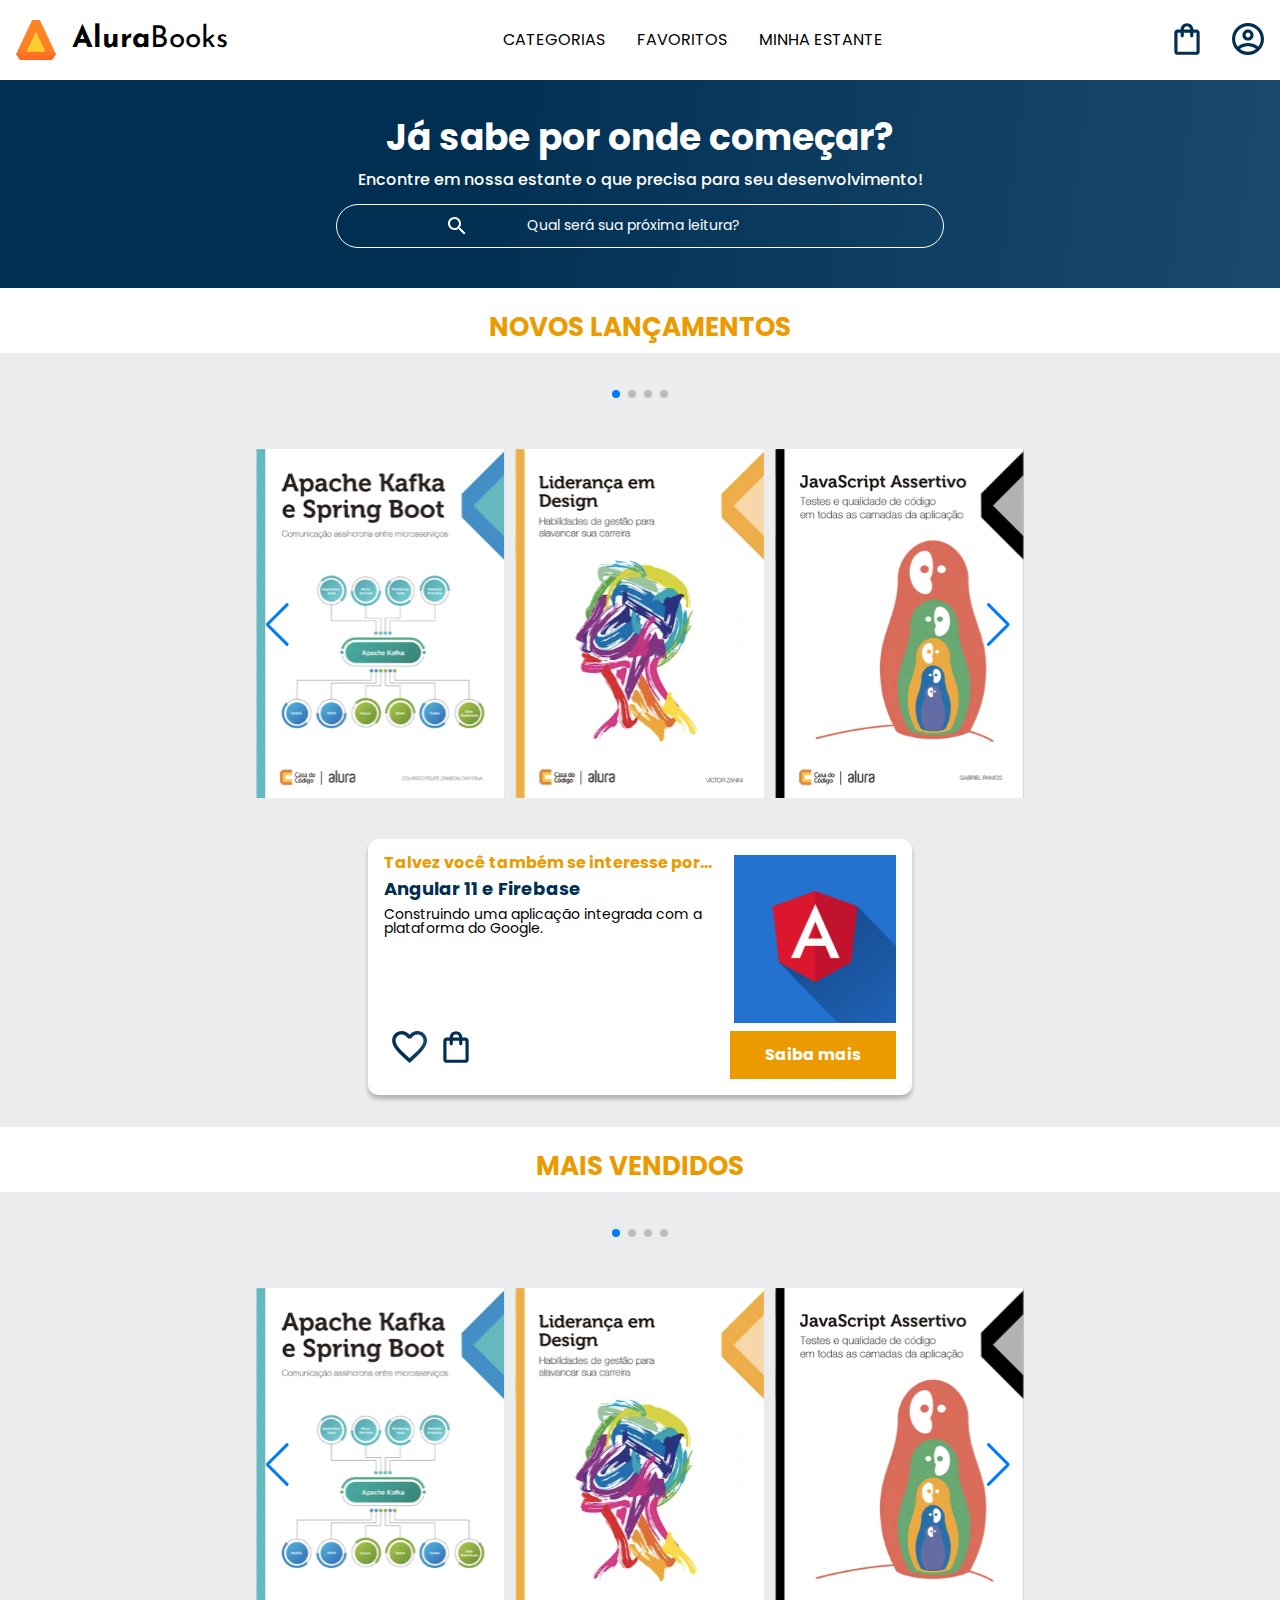
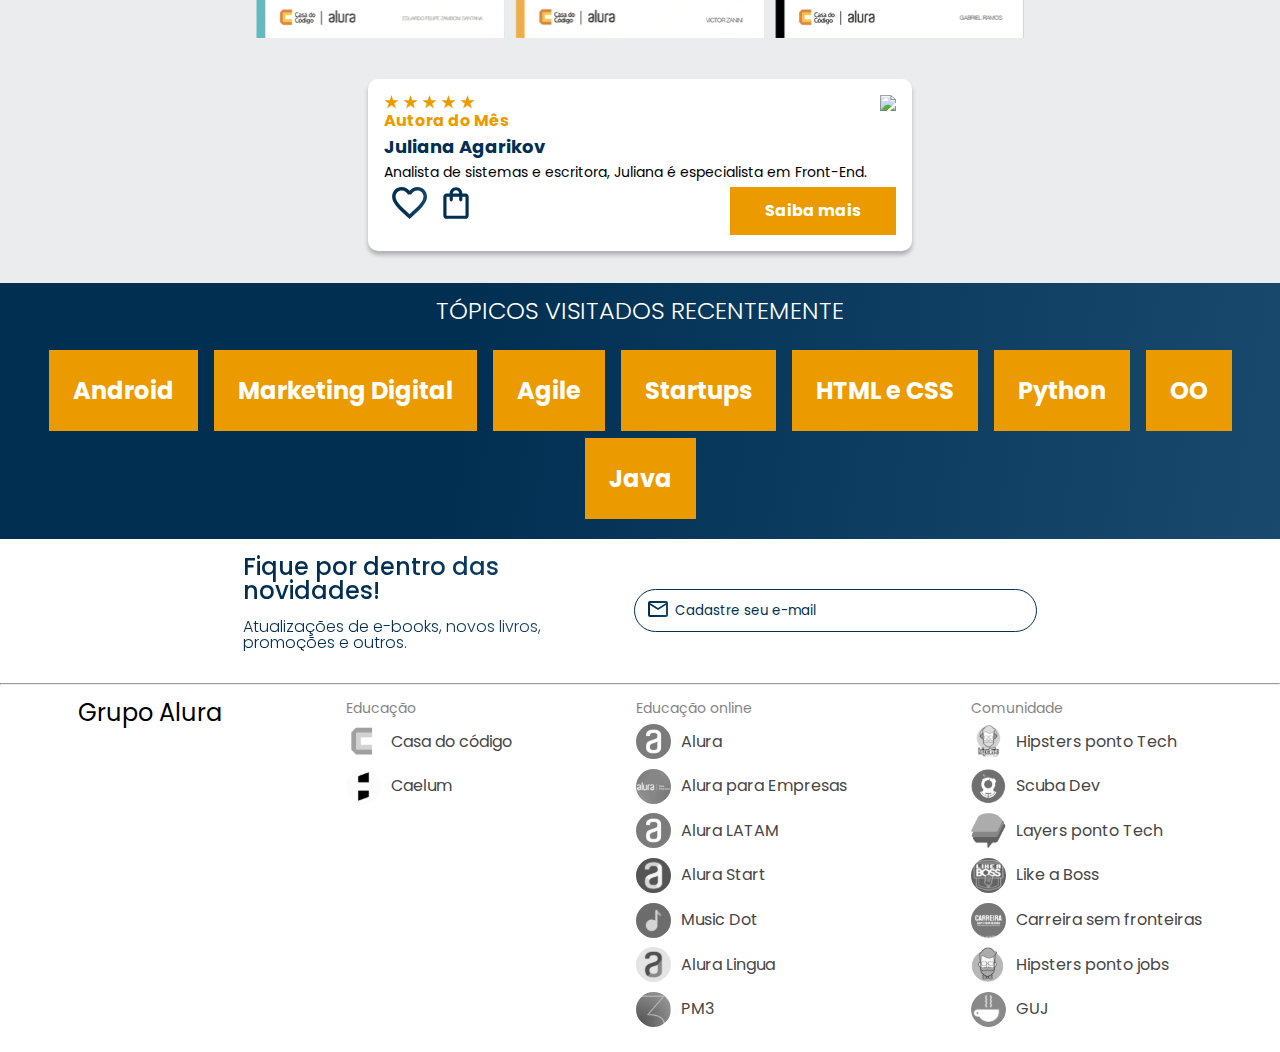
==== index.html @ 8c2ce16d "Up books" ====
<!DOCTYPE html>
<html>
<head>
    <meta charset="UTF-8">
    <meta name="viewport" content="width=device-width, initial-scale=1.0">
    <title>AluraBooks</title>
    <link rel="stylesheet" href="reset.css">
    <link rel="preconnect" href="https://fonts.googleapis.com">
    <link rel="preconnect" href="https://fonts.gstatic.com" crossorigin>
    <link href="https://fonts.googleapis.com/css2?family=Poppins:wght@300;400;500;700&display=swap" rel="stylesheet">
    <link rel="stylesheet" href="https://unpkg.com/swiper@8/swiper-bundle.min.css" />
    <link href="https://fonts.googleapis.com/css2?family=Josefin+Sans:wght@400;700&display=swap" rel="stylesheet">
    <link rel="stylesheet" href="style.css">
</head>
<body>
    <header class="cabeçalho">
        <div class="container">
            <input type="checkbox" id="menu" class="container-botao">
            <label for="menu" class="container-rotulo">
                <span class="cabeçalho-menu-hamburguer container-imagem"></span>
            </label>
            <ul class="lista-menu">
                <li class="lista-menu-titulo">Categorias</li>
                <li class="lista-menu-item">
                    <a href="#" class="lista-menu-link">Programação</a>
                </li>
                <li class="lista-menu-item">
                    <a href="#" class="lista-menu-link">Front-end</a>
                </li>
                <li class="lista-menu-item">
                    <a href="#" class="lista-menu-link">Infraestrutura</a>
                </li>
                <li class="lista-menu-item">
                    <a href="#" class="lista-menu-link">Business</a>
                </li>
                <li class="lista-menu-item">
                    <a href="#" class="lista-menu-link">Design & UX</a>
                </li>
            </ul>
            <img src="images/Logo.svg" alt="Logo da Alurabooks" class="container-imagem">
            <h1 class="container-titulo"><b class="container-titulo--negrito">Alura</b>Books</h1>
        </div>

        <ul class="opções">
            <input type="checkbox" id="opções-menu" class="opções-botão">
            <label for="opções-menu" class="opções-rotulo">
                <li class="opções-item">Categorias</li>
            </label>

            <ul class="lista-menu">
                <li class="lista-menu-item">
                    <a href="#" class="lista-menu-link">Programação</a>
                </li>
                <li class="lista-menu-item">
                    <a href="#" class="lista-menu-link">Front-end</a>
                </li>
                <li class="lista-menu-item">
                    <a href="#" class="lista-menu-link">Infraestrutura</a>
                </li>
                <li class="lista-menu-item">
                    <a href="#" class="lista-menu-link">Business</a>
                </li>
                <li class="lista-menu-item">
                    <a href="#" class="lista-menu-link">Design & UX</a>
                </li>
            </ul>

            <li class="opções-item"><a href="#" class="opções-link">Favoritos</a></li>
            <li class="opções-item"><a href="#" class="opções-link">Minha estante</a></li>
        </ul>

        <div class="container">
            <a href="#"><img src="images/Favoritos.svg" alt="Meus favoritos"
                    class="container-imagem container-imagem-transparente"></a>
            <a href="#" class="container-link">
                <img src="images/Compras.svg" alt="Carrinhos de compras" class="container-imagem">
                <p class="container-texto">Minha sacola</p>
            </a>
            <a href="#" class="container-link">
                <img src="images/Usuario.svg" alt="Meu perfil" class="container-imagem">
                <p class="container-texto">Meu perfil</p>
            </a>
        </div>
    </header>
    <section class="banner">
        <h2 class="banner-titulo">Já sabe por onde começar?</h2>
        <p class="banner-texto">Encontre em nossa estante o que precisa para seu desenvolvimento!</p>
        <input type="search" class="banner-pesquisa" placeholder="Qual será sua próxima leitura?">
    </section>
    <section class="carrossel">
        <h2 class="carrossel-titulo">Novos lançamentos</h2>
        <!-- Slider main container -->
        <div class="carrossel-container">
            <div class="swiper">
                <!-- Additional required wrapper -->
                <!-- If we need pagination -->
                <div class="swiper-pagination"></div>

                <div class="swiper-wrapper">
                    <!-- Slides -->
                    <div class="swiper-slide"><img src="images/ApacheKafka.svg"
                            alt="Livro sobre apache kafka e spring boot da alura books"></div>
                    <div class="swiper-slide"><img src="images/Liderança.svg"
                            alt="Livro sobre liderança em design da alura books"></div>
                    <div class="swiper-slide"><img src="images/Javascript.svg"
                            alt="Livro sobre javascript assertivo da alurabooks"></div>
                    <div class="swiper-slide"><img src="images/Guia Front-end.svg" alt="Livro Guia front end"></div>
                    <div class="swiper-slide"><img src="images/Portugol.svg" alt="Livro sobre portugol"></div>
                    <div class="swiper-slide"><img src="images/Acessibilidade.svg" alt="livro sobre acessibilidade"></div>
                </div>

                <!-- If we need navigation buttons -->
                <div class="swiper-button-prev"></div>
                <div class="swiper-button-next"></div>
            </div>

            <div class="card">
                <!-- 1º linha -->
                <div class="card-descrição">
                    <!-- 1º coluna -->
                    <div class="descrição">
                        <h3 class="descrição-titulo">Talvez você também se interesse por...</h3>
                        <h2 class="descrição-titulo-livro">Angular 11 e Firebase</h2>
                        <p class="descrição-texto">Construindo uma aplicação integrada com a plataforma do Google.</p>
                    </div>
                    <!-- 2º coluna -->
                    <img src="images/Angular.svg" class="descrição-imagem">
                </div>

                <!-- 2º linha -->
                <div class="card-botões">
                    <!-- 1º coluna -->
                    <ul class="botões">
                        <li class="botões-item"><img src="images/Favoritos.svg" alt="Favoritar livro"></li>
                        <li class="botões-item"><img src="images/Compras.svg" alt="Adicionar no carrinho de compras"></li>
                    </ul>
                    <!-- 2º coluna -->
                    <a href="#" class="botões-ancora">Saiba mais</a>
                </div>
            </div>
        </div>
    </section>

    <section class="carrossel">
        <h2 class="carrossel-titulo">Mais vendidos</h2>
        <!-- Slider main container -->
        <div class="carrossel-container">
            <div class="swiper">
                <!-- Additional required wrapper -->
                <!-- If we need pagination -->
                <div class="swiper-pagination"></div>

                <div class="swiper-wrapper">
                    <!-- Slides -->
                    <div class="swiper-slide"><img src="images/ApacheKafka.svg"
                            alt="Livro sobre apache kafka e spring boot da alura books"></div>
                    <div class="swiper-slide"><img src="images/Liderança.svg"
                            alt="Livro sobre liderança em design da alura books"></div>
                    <div class="swiper-slide"><img src="images/Javascript.svg"
                            alt="Livro sobre javascript assertivo da alurabooks"></div>
                    <div class="swiper-slide"><img src="images/Guia Front-end.svg" alt="Livro Guia front end"></div>
                    <div class="swiper-slide"><img src="images/Portugol.svg" alt="Livro sobre portugol"></div>
                    <div class="swiper-slide"><img src="images/Acessibilidade.svg" alt="livro sobre acessibilidade"></div>
                </div>

                <!-- If we need navigation buttons -->
                <div class="swiper-button-prev"></div>
                <div class="swiper-button-next"></div>
            </div>

            <div class="card">
                <!-- 1º linha -->
                <div class="card-descrição">
                    <!-- 1º coluna -->
                    <div class="descrição">
                        <img src="images/Estrelinhas.svg" alt="Avaliação 5 estrelas">
                        <h3 class="descrição-titulo">Autora do Mês</h3>
                        <h2 class="descrição-titulo-livro">Juliana Agarikov</h2>
                        <p class="descrição-texto">Analista de sistemas e escritora, Juliana é especialista em
                            Front-End.
                        </p>
                    </div>
                    <!-- 2º coluna -->
                    <img src="images/Escritora.svg" class="descrição-imagem">
                </div>

                <!-- 2º linha -->
                <div class="card-botões">
                    <!-- 1º coluna -->
                    <ul class="botões">
                        <li class="botões-item"><img src="images/Favoritos.svg" alt="Favoritar livro"></li>
                        <li class="botões-item"><img src="images/Compras.svg" alt="Adicionar no carrinho de compras"></li>
                    </ul>
                    <!-- 2º coluna -->
                    <a href="#" class="botões-ancora">Saiba mais</a>
                </div>
            </div>
        </div>
    </section>

    <section class="tópicos">
        <h2 class="tópicos-titulo">TÓPICOS VISITADOS RECENTEMENTE</h2>
        <ul class="tópicos-lista">
            <li class="tópicos-item">
                <a href="#" class="tópicos-link">Android</a>
            </li>
            <li class="tópicos-item">
                <a href="#" class="tópicos-link">Marketing Digital</a>
            </li>
            <li class="tópicos-item">
                <a href="#" class="tópicos-link">Agile</a>
            </li>
            <li class="tópicos-item">
                <a href="#" class="tópicos-link">Startups</a>
            </li>
            <li class="tópicos-item">
                <a href="#" class="tópicos-link">HTML e CSS</a>
            </li>
            <li class="tópicos-item">
                <a href="#" class="tópicos-link">Python</a>
            </li>
            <li class="tópicos-item">
                <a href="#" class="tópicos-link">OO</a>
            </li>
            <li class="tópicos-item">
                <a href="#" class="tópicos-link">Java</a>
            </li>
        </ul>
    </section>

    <section class="contato">
        <div class="contato-descrição">
            <h2 class="contato-titulo">Fique por dentro das novidades!</h2>
            <p class="contato-texto">Atualizações de e-books, novos livros, promoções e outros.</p>
        </div>
        <input type="email" placeholder="Cadastre seu e-mail" class="contato-email">
    </section>

    <hr />

    <footer class="rodapé">
        <h2 class="rodapé-titulo">Grupo Alura</h2>
        <ul class="lista-rodapé">
            <li class="lista-rodapé-titulo">Educação</li>
            <li class="lista-rodapé-item">
                <img src="images/CasaDoCodigo.svg" alt="Logo da casa do código">
                <a href="#" class="lista-rodapé-link">Casa do código</a>
            </li>
            <li class="lista-rodapé-item">
                <img src="images/Caelum.svg" alt="Logo da caelum">
                <a href="#" class="lista-rodapé-link">Caelum</a>
            </li>
        </ul>

        <ul class="lista-rodapé">
            <li class="lista-rodapé-titulo">Educação online</li>
            <li class="lista-rodapé-item">
                <img src="images/Alura.svg" alt="Logo da Alura">
                <a href="#" class="lista-rodapé-link">Alura</a>
            </li>
            <li class="lista-rodapé-item">
                <img src="images/AluraEmpresas.svg" alt="Logo da Alura para Empresas">
                <a href="#" class="lista-rodapé-link">Alura para Empresas</a>
            </li>
            <li class="lista-rodapé-item">
                <img src="images/AluraLATAM.svg" alt="Logo da Alura Latam">
                <a href="#" class="lista-rodapé-link">Alura LATAM</a>
            </li>
            <li class="lista-rodapé-item">
                <img src="images/AluraStart.svg" alt="Logo da Alura START">
                <a href="#" class="lista-rodapé-link">Alura Start</a>
            </li>
            <li class="lista-rodapé-item">
                <img src="images/MusicDot.svg" alt="Logo da Music Dot">
                <a href="#" class="lista-rodapé-link">Music Dot</a>
            </li>
            <li class="lista-rodapé-item">
                <img src="images/AluraLingua.svg" alt="Logo da Alura Lingua">
                <a href="#" class="lista-rodapé-link">Alura Lingua</a>
            </li>
            <li class="lista-rodapé-item">
                <img src="images/PM3.svg" alt="Logo da PM3">
                <a href="#" class="lista-rodapé-link">PM3</a>
            </li>
        </ul>

        <ul class="lista-rodapé">
            <li class="lista-rodapé-titulo">Comunidade</li>
            <li class="lista-rodapé-item">
                <img src="images/HipstersTech.svg" alt="Logo do Hipsters ponto Tech">
                <a href="#" class="lista-rodapé-link">Hipsters ponto Tech</a>
            </li>
            <li class="lista-rodapé-item">
                <img src="images/ScubaDev.svg" alt="Logo do Scuba Dev">
                <a href="#" class="lista-rodapé-link">Scuba Dev</a>
            </li>
            <li class="lista-rodapé-item">
                <img src="images/LayersTech.svg" alt="Logo do Layers ponto Tech">
                <a href="#" class="lista-rodapé-link">Layers ponto Tech</a>
            </li>
            <li class="lista-rodapé-item">
                <img src="images/LikeABoss.svg" alt="Logo do Like a Boss">
                <a href="#" class="lista-rodapé-link">Like a Boss</a>
            </li>
            <li class="lista-rodapé-item">
                <img src="images/CarreiraSemFronteira.svg" alt="Logo do Carreira sem fronteiras">
                <a href="#" class="lista-rodapé-link">Carreira sem fronteiras</a>
            </li>
            <li class="lista-rodapé-item">
                <img src="images/HipstersJobs.svg" alt="Logo do Hipsters ponto jobs">
                <a href="#" class="lista-rodapé-link">Hipsters ponto jobs</a>
            </li>
            <li class="lista-rodapé-item">
                <img src="images/GUJ.svg" alt="Logo do GUJ">
                <a href="#" class="lista-rodapé-link">GUJ</a>
            </li>
        </ul>
    </footer>

    <script src="https://unpkg.com/swiper@8/swiper-bundle.min.js"></script>
    <script>
        const swiper = new Swiper('.swiper', {
            spaceBetween: 10,
            slidesPerView: 3,
            pagination: {
                el: '.swiper-pagination',
                type: 'bullets',
            },
        });
    </script>
</body>

</html>
---- style.css ----
@import url("styles/banner.css");
@import url("styles/carrossel.css");
@import url("styles/contato.css");
@import url("styles/header.css");
@import url("styles/rodape.css");
@import url("styles/topicos.css");

:root {
    --cor-de-fundo: #EBECEE;
    --branco: #FFFFFF;
    --laranja: #EB9B00;
    --azul-degrade: linear-gradient(97.54deg, #002F52 35.49%, #326589 165.37%);
    --fonte-principal: "Poppins";
    --azul: #002F52;
    --fonte-secundario: "Josefin Sans";
    --preto: #000000;
    --cinza: #474646;
    --cinza-claro: #858585;
}

body {
    background-color: var(--cor-de-fundo);
    font-family: var(--fonte-principal);
    font-size: 16px;
    font-weight: 400;
}
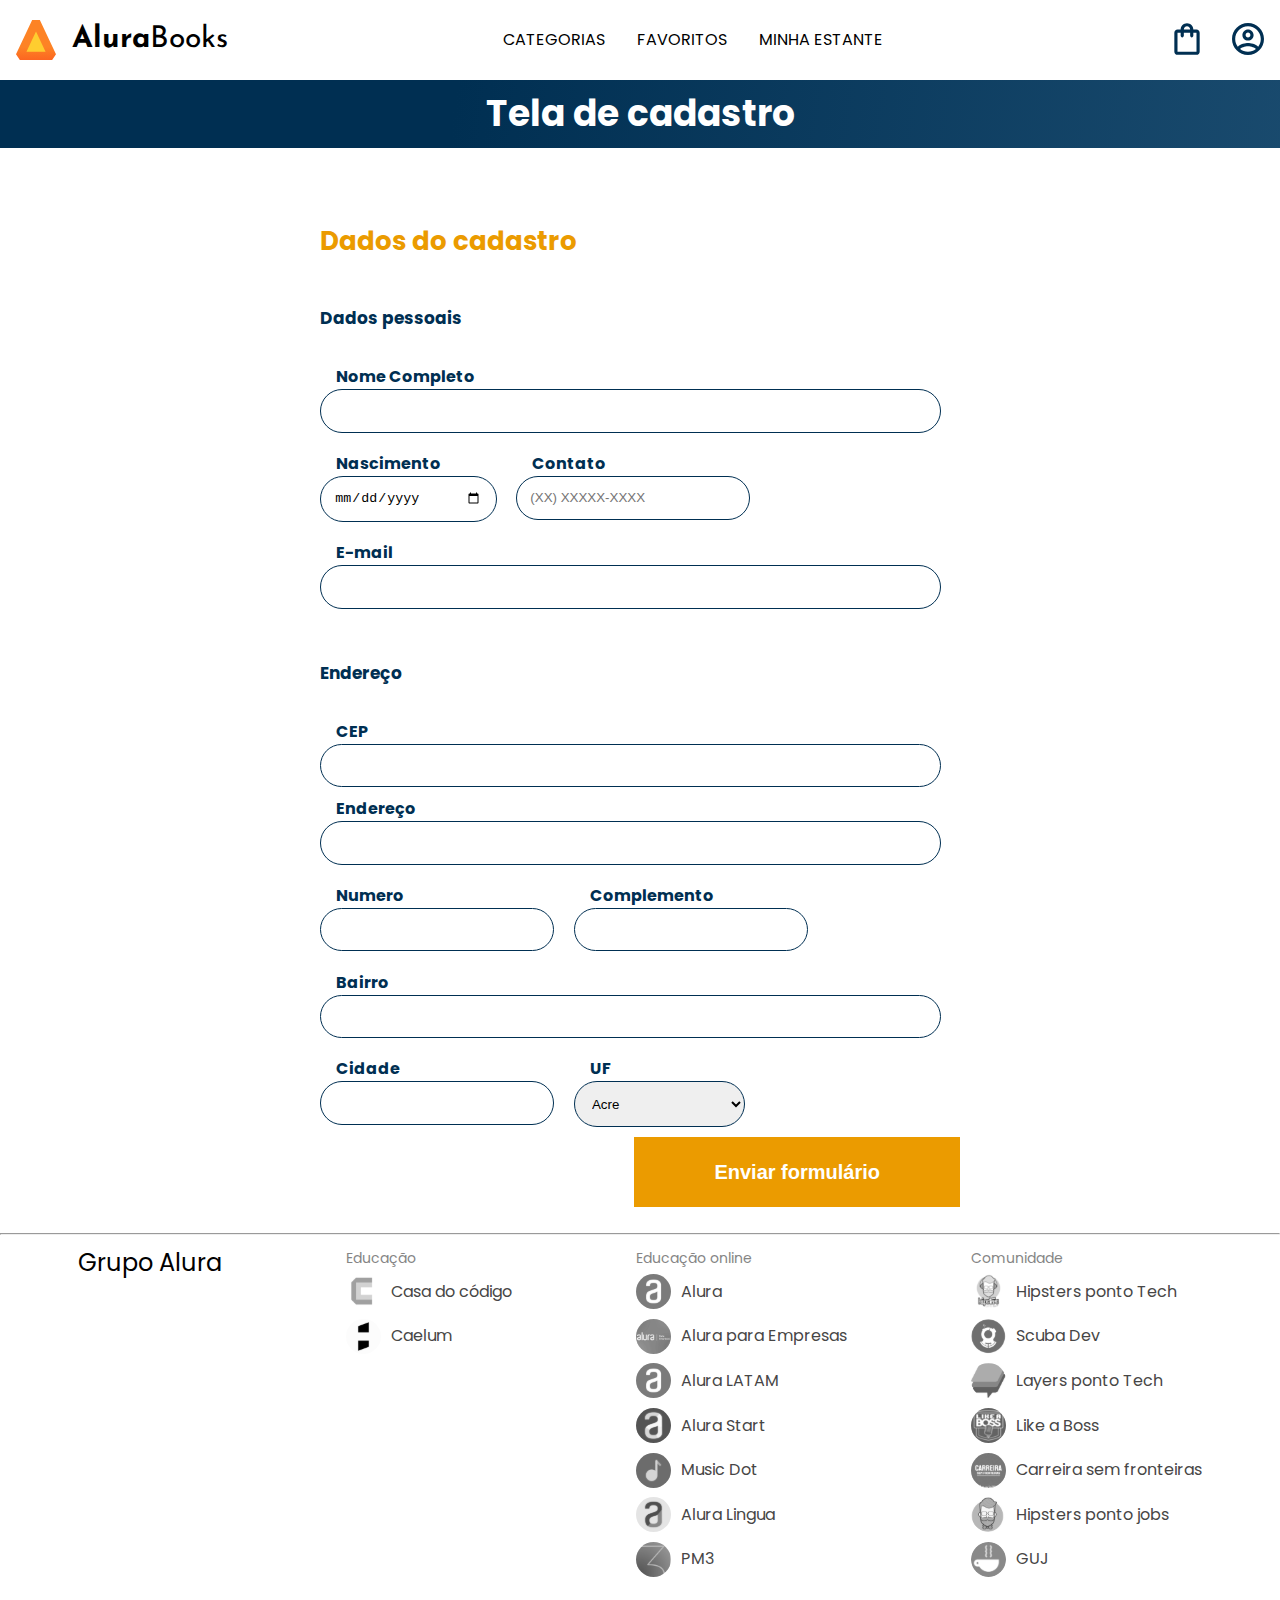
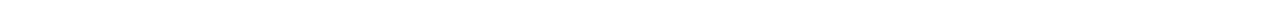
==== commit 715d58dd: "atualizando projeto com DOM" ====
--- a/index.html
+++ b/index.html
@@ -1,333 +1,252 @@
 <!DOCTYPE html>
-<html>
+<html lang="pt-br">
 <head>
     <meta charset="UTF-8">
+    <meta http-equiv="X-UA-Compatible" content="IE=edge">
     <meta name="viewport" content="width=device-width, initial-scale=1.0">
-    <title>AluraBooks</title>
-    <link rel="stylesheet" href="reset.css">
+    <link rel="stylesheet" href="assets/styles/reset.css">
     <link rel="preconnect" href="https://fonts.googleapis.com">
     <link rel="preconnect" href="https://fonts.gstatic.com" crossorigin>
     <link href="https://fonts.googleapis.com/css2?family=Poppins:wght@300;400;500;700&display=swap" rel="stylesheet">
     <link rel="stylesheet" href="https://unpkg.com/swiper@8/swiper-bundle.min.css" />
     <link href="https://fonts.googleapis.com/css2?family=Josefin+Sans:wght@400;700&display=swap" rel="stylesheet">
-    <link rel="stylesheet" href="style.css">
+    <link rel="stylesheet" href="assets/styles/style.css">
+    <title>Formulário de cadastro</title>
 </head>
 <body>
     <header class="cabeçalho">
         <div class="container">
-            <input type="checkbox" id="menu" class="container-botao">
-            <label for="menu" class="container-rotulo">
-                <span class="cabeçalho-menu-hamburguer container-imagem"></span>
+            <input type="checkbox" id="menu" class="container__botao">
+            <label for="menu" class="container__rotulo">
+                <span class="cabeçalho__menu-hamburguer container__imagem"></span>
             </label>
             <ul class="lista-menu">
-                <li class="lista-menu-titulo">Categorias</li>
-                <li class="lista-menu-item">
-                    <a href="#" class="lista-menu-link">Programação</a>
-                </li>
-                <li class="lista-menu-item">
-                    <a href="#" class="lista-menu-link">Front-end</a>
-                </li>
-                <li class="lista-menu-item">
-                    <a href="#" class="lista-menu-link">Infraestrutura</a>
-                </li>
-                <li class="lista-menu-item">
-                    <a href="#" class="lista-menu-link">Business</a>
-                </li>
-                <li class="lista-menu-item">
-                    <a href="#" class="lista-menu-link">Design & UX</a>
+                <li class="lista-menu__titulo">Categorias</li>
+                <li class="lista-menu__item">
+                    <a href="#" class="lista-menu__link">Programação</a>
+                </li>
+                <li class="lista-menu__item">
+                    <a href="#" class="lista-menu__link">Front-end</a>
+                </li>
+                <li class="lista-menu__item">
+                    <a href="#" class="lista-menu__link">Infraestrutura</a>
+                </li>
+                <li class="lista-menu__item">
+                    <a href="#" class="lista-menu__link">Business</a>
+                </li>
+                <li class="lista-menu__item">
+                    <a href="#" class="lista-menu__link">Design & UX</a>
                 </li>
             </ul>
-            <img src="images/Logo.svg" alt="Logo da Alurabooks" class="container-imagem">
-            <h1 class="container-titulo"><b class="container-titulo--negrito">Alura</b>Books</h1>
+            <img src="assets/img/Logo.svg" alt="Logo da Alurabooks" class="container__imagem">
+            <h1 class="container__titulo"><b class="container__titulo--negrito">Alura</b>Books</h1>
         </div>
 
         <ul class="opções">
-            <input type="checkbox" id="opções-menu" class="opções-botão">
-            <label for="opções-menu" class="opções-rotulo">
-                <li class="opções-item">Categorias</li>
-            </label>
-
-            <ul class="lista-menu">
-                <li class="lista-menu-item">
-                    <a href="#" class="lista-menu-link">Programação</a>
-                </li>
-                <li class="lista-menu-item">
-                    <a href="#" class="lista-menu-link">Front-end</a>
-                </li>
-                <li class="lista-menu-item">
-                    <a href="#" class="lista-menu-link">Infraestrutura</a>
-                </li>
-                <li class="lista-menu-item">
-                    <a href="#" class="lista-menu-link">Business</a>
-                </li>
-                <li class="lista-menu-item">
-                    <a href="#" class="lista-menu-link">Design & UX</a>
-                </li>
-            </ul>
-
-            <li class="opções-item"><a href="#" class="opções-link">Favoritos</a></li>
-            <li class="opções-item"><a href="#" class="opções-link">Minha estante</a></li>
+            <input type="checkbox" id="opções-menu" class="opções__botão">
+            <li class="opções__item"><a href="#" class="opções__link">Categorias</a></li>
+            <li class="opções__item"><a href="#" class="opções__link">Favoritos</a></li>
+            <li class="opções__item"><a href="#" class="opções__link">Minha estante</a></li>
         </ul>
 
         <div class="container">
-            <a href="#"><img src="images/Favoritos.svg" alt="Meus favoritos"
-                    class="container-imagem container-imagem-transparente"></a>
-            <a href="#" class="container-link">
-                <img src="images/Compras.svg" alt="Carrinhos de compras" class="container-imagem">
-                <p class="container-texto">Minha sacola</p>
+            <a href="#"><img src="assets/img/Favoritos.svg" alt="Meus favoritos"
+                    class="container__imagem container__imagem-transparente"></a>
+            <a href="#" class="container__link">
+                <img src="assets/img/Compras.svg" alt="Carrinhos de compras" class="container__imagem">
+                <p class="container__texto">Minha sacola</p>
             </a>
-            <a href="#" class="container-link">
-                <img src="images/Usuario.svg" alt="Meu perfil" class="container-imagem">
-                <p class="container-texto">Meu perfil</p>
+            <a href="#" class="container__link">
+                <img src="assets/img/Usuario.svg" alt="Meu perfil" class="container__imagem">
+                <p class="container__texto">Meu perfil</p>
             </a>
         </div>
     </header>
+
     <section class="banner">
-        <h2 class="banner-titulo">Já sabe por onde começar?</h2>
-        <p class="banner-texto">Encontre em nossa estante o que precisa para seu desenvolvimento!</p>
-        <input type="search" class="banner-pesquisa" placeholder="Qual será sua próxima leitura?">
+        <h2 class="banner__titulo">Tela de cadastro</h2>
     </section>
-    <section class="carrossel">
-        <h2 class="carrossel-titulo">Novos lançamentos</h2>
-        <!-- Slider main container -->
-        <div class="carrossel-container">
-            <div class="swiper">
-                <!-- Additional required wrapper -->
-                <!-- If we need pagination -->
-                <div class="swiper-pagination"></div>
-
-                <div class="swiper-wrapper">
-                    <!-- Slides -->
-                    <div class="swiper-slide"><img src="images/ApacheKafka.svg"
-                            alt="Livro sobre apache kafka e spring boot da alura books"></div>
-                    <div class="swiper-slide"><img src="images/Liderança.svg"
-                            alt="Livro sobre liderança em design da alura books"></div>
-                    <div class="swiper-slide"><img src="images/Javascript.svg"
-                            alt="Livro sobre javascript assertivo da alurabooks"></div>
-                    <div class="swiper-slide"><img src="images/Guia Front-end.svg" alt="Livro Guia front end"></div>
-                    <div class="swiper-slide"><img src="images/Portugol.svg" alt="Livro sobre portugol"></div>
-                    <div class="swiper-slide"><img src="images/Acessibilidade.svg" alt="livro sobre acessibilidade"></div>
-                </div>
-
-                <!-- If we need navigation buttons -->
-                <div class="swiper-button-prev"></div>
-                <div class="swiper-button-next"></div>
-            </div>
-
-            <div class="card">
-                <!-- 1º linha -->
-                <div class="card-descrição">
-                    <!-- 1º coluna -->
-                    <div class="descrição">
-                        <h3 class="descrição-titulo">Talvez você também se interesse por...</h3>
-                        <h2 class="descrição-titulo-livro">Angular 11 e Firebase</h2>
-                        <p class="descrição-texto">Construindo uma aplicação integrada com a plataforma do Google.</p>
-                    </div>
-                    <!-- 2º coluna -->
-                    <img src="images/Angular.svg" class="descrição-imagem">
-                </div>
-
-                <!-- 2º linha -->
-                <div class="card-botões">
-                    <!-- 1º coluna -->
-                    <ul class="botões">
-                        <li class="botões-item"><img src="images/Favoritos.svg" alt="Favoritar livro"></li>
-                        <li class="botões-item"><img src="images/Compras.svg" alt="Adicionar no carrinho de compras"></li>
-                    </ul>
-                    <!-- 2º coluna -->
-                    <a href="#" class="botões-ancora">Saiba mais</a>
-                </div>
-            </div>
-        </div>
-    </section>
-
-    <section class="carrossel">
-        <h2 class="carrossel-titulo">Mais vendidos</h2>
-        <!-- Slider main container -->
-        <div class="carrossel-container">
-            <div class="swiper">
-                <!-- Additional required wrapper -->
-                <!-- If we need pagination -->
-                <div class="swiper-pagination"></div>
-
-                <div class="swiper-wrapper">
-                    <!-- Slides -->
-                    <div class="swiper-slide"><img src="images/ApacheKafka.svg"
-                            alt="Livro sobre apache kafka e spring boot da alura books"></div>
-                    <div class="swiper-slide"><img src="images/Liderança.svg"
-                            alt="Livro sobre liderança em design da alura books"></div>
-                    <div class="swiper-slide"><img src="images/Javascript.svg"
-                            alt="Livro sobre javascript assertivo da alurabooks"></div>
-                    <div class="swiper-slide"><img src="images/Guia Front-end.svg" alt="Livro Guia front end"></div>
-                    <div class="swiper-slide"><img src="images/Portugol.svg" alt="Livro sobre portugol"></div>
-                    <div class="swiper-slide"><img src="images/Acessibilidade.svg" alt="livro sobre acessibilidade"></div>
-                </div>
-
-                <!-- If we need navigation buttons -->
-                <div class="swiper-button-prev"></div>
-                <div class="swiper-button-next"></div>
-            </div>
-
-            <div class="card">
-                <!-- 1º linha -->
-                <div class="card-descrição">
-                    <!-- 1º coluna -->
-                    <div class="descrição">
-                        <img src="images/Estrelinhas.svg" alt="Avaliação 5 estrelas">
-                        <h3 class="descrição-titulo">Autora do Mês</h3>
-                        <h2 class="descrição-titulo-livro">Juliana Agarikov</h2>
-                        <p class="descrição-texto">Analista de sistemas e escritora, Juliana é especialista em
-                            Front-End.
-                        </p>
-                    </div>
-                    <!-- 2º coluna -->
-                    <img src="images/Escritora.svg" class="descrição-imagem">
-                </div>
-
-                <!-- 2º linha -->
-                <div class="card-botões">
-                    <!-- 1º coluna -->
-                    <ul class="botões">
-                        <li class="botões-item"><img src="images/Favoritos.svg" alt="Favoritar livro"></li>
-                        <li class="botões-item"><img src="images/Compras.svg" alt="Adicionar no carrinho de compras"></li>
-                    </ul>
-                    <!-- 2º coluna -->
-                    <a href="#" class="botões-ancora">Saiba mais</a>
-                </div>
-            </div>
-        </div>
-    </section>
-
-    <section class="tópicos">
-        <h2 class="tópicos-titulo">TÓPICOS VISITADOS RECENTEMENTE</h2>
-        <ul class="tópicos-lista">
-            <li class="tópicos-item">
-                <a href="#" class="tópicos-link">Android</a>
-            </li>
-            <li class="tópicos-item">
-                <a href="#" class="tópicos-link">Marketing Digital</a>
-            </li>
-            <li class="tópicos-item">
-                <a href="#" class="tópicos-link">Agile</a>
-            </li>
-            <li class="tópicos-item">
-                <a href="#" class="tópicos-link">Startups</a>
-            </li>
-            <li class="tópicos-item">
-                <a href="#" class="tópicos-link">HTML e CSS</a>
-            </li>
-            <li class="tópicos-item">
-                <a href="#" class="tópicos-link">Python</a>
-            </li>
-            <li class="tópicos-item">
-                <a href="#" class="tópicos-link">OO</a>
-            </li>
-            <li class="tópicos-item">
-                <a href="#" class="tópicos-link">Java</a>
-            </li>
-        </ul>
-    </section>
-
-    <section class="contato">
-        <div class="contato-descrição">
-            <h2 class="contato-titulo">Fique por dentro das novidades!</h2>
-            <p class="contato-texto">Atualizações de e-books, novos livros, promoções e outros.</p>
-        </div>
-        <input type="email" placeholder="Cadastre seu e-mail" class="contato-email">
-    </section>
-
-    <hr />
-
+
+    <main class="principal">
+        <h2 class="principal__titulo">Dados do cadastro</h2>
+
+        <form class="principal__formulario" id="formulario" target="_blank"
+            onsubmit="location.replace('./cadastro-finalizado.html')">
+            <h3 class="principal__subtitulo">Dados pessoais</h3>
+            <div class="formulario__campo">
+                <label class="campo__etiqueta" for="nome">Nome Completo</label>
+                <input name="nome" id="nome" class="campo__escrita" required />
+            </div>
+            <div class="formulario__dupla">
+                <div class="formulario__campo">
+                    <label class="campo__etiqueta" for="nascimento">Nascimento</label>
+                    <input name="nascimento" id="nascimento" type="date" class="campo__escrita" required />
+                </div>
+                <div class="formulario__campo">
+                    <label class="campo__etiqueta" for="telefone">Contato</label>
+                    <input name="telefone" id="telefone" type="tel" placeholder="(XX) XXXXX-XXXX" class="campo__escrita"
+                        required />
+                </div>
+            </div>
+            <div class="formulario__campo">
+                <label class="campo__etiqueta" for="email">E-mail</label>
+                <input name="email" id="email" type="email" class="campo__escrita" required />
+            </div>
+
+            <h3 class="principal__subtitulo">Endereço</h3>
+
+            <div class="formulario__campo">
+                <label class="campo__etiqueta" for="cep">CEP</label>
+                <input name="cep" id="cep" class="campo__escrita" required />
+                <div id="erro"></div>
+            </div>
+
+            <div class="formulario__campo">
+                <label class="campo__etiqueta" for="endereco">Endereço</label>
+                <input name="endereco" id="endereco" class="campo__escrita" required />
+            </div>
+            <div class="formulario__dupla">
+                <div class="formulario__campo">
+                    <label class="campo__etiqueta" for="numero">Numero</label>
+                    <input name="numero" id="numero" class="campo__escrita" required />
+                </div>
+                <div class="formulario__campo">
+                    <label class="campo__etiqueta" for="complemento">Complemento</label>
+                    <input name="complemento" id="complemento" class="campo__escrita" />
+                </div>
+            </div>
+            <div class="formulario__campo">
+                <label class="campo__etiqueta" for="bairro">Bairro</label>
+                <input name="bairro" id="bairro" class="campo__escrita" required />
+            </div>
+            <div class="formulario__dupla">
+                <div class="formulario__campo">
+                    <label class="campo__etiqueta" for="cidade">Cidade</label>
+                    <input name="cidade" id="cidade" class="campo__escrita" required />
+                </div>
+
+                <div class="formulario__campo">
+                    <label class="campo__etiqueta" for="estado">UF</label>
+                    <select id="estado" name="estado" class="campo__escrita">
+                        <option value="AC">Acre</option>
+                        <option value="AL">Alagoas</option>
+                        <option value="AP">Amapá</option>
+                        <option value="AM">Amazonas</option>
+                        <option value="BA">Bahia</option>
+                        <option value="CE">Ceará</option>
+                        <option value="DF">Distrito Federal</option>
+                        <option value="ES">Espírito Santo</option>
+                        <option value="GO">Goiás</option>
+                        <option value="MA">Maranhão</option>
+                        <option value="MT">Mato Grosso</option>
+                        <option value="MS">Mato Grosso do Sul</option>
+                        <option value="MG">Minas Gerais</option>
+                        <option value="PA">Pará</option>
+                        <option value="PB">Paraíba</option>
+                        <option value="PR">Paraná</option>
+                        <option value="PE">Pernambuco</option>
+                        <option value="PI">Piauí</option>
+                        <option value="RJ">Rio de Janeiro</option>
+                        <option value="RN">Rio Grande do Norte</option>
+                        <option value="RS">Rio Grande do Sul</option>
+                        <option value="RO">Rondônia</option>
+                        <option value="RR">Roraima</option>
+                        <option value="SC">Santa Catarina</option>
+                        <option value="SP">São Paulo</option>
+                        <option value="SE">Sergipe</option>
+                        <option value="TO">Tocantins</option>
+                        <option value="EX">Estrangeiro</option>
+                    </select>
+                </div>
+
+            </div>
+
+
+            <input type="submit" value="Enviar formulário" class="formulario__botao" id="enviar">
+        </form>
+    </main>
+
+    <hr>
     <footer class="rodapé">
-        <h2 class="rodapé-titulo">Grupo Alura</h2>
+        <h2 class="rodapé__titulo">Grupo Alura</h2>
         <ul class="lista-rodapé">
-            <li class="lista-rodapé-titulo">Educação</li>
-            <li class="lista-rodapé-item">
-                <img src="images/CasaDoCodigo.svg" alt="Logo da casa do código">
-                <a href="#" class="lista-rodapé-link">Casa do código</a>
-            </li>
-            <li class="lista-rodapé-item">
-                <img src="images/Caelum.svg" alt="Logo da caelum">
-                <a href="#" class="lista-rodapé-link">Caelum</a>
+            <li class="lista-rodapé__titulo">Educação</li>
+            <li class="lista-rodapé__item">
+                <img src="assets/img/CasaDoCodigo.svg" alt="Logo da casa do código">
+                <a href="https://www.casadocodigo.com.br/" class="lista-rodapé__link">Casa do código</a>
+            </li>
+            <li class="lista-rodapé__item">
+                <img src="assets/img/Caelum.svg" alt="Logo da caelum">
+                <a href="https://caelum.com.br/" class="lista-rodapé__link">Caelum</a>
             </li>
         </ul>
 
         <ul class="lista-rodapé">
-            <li class="lista-rodapé-titulo">Educação online</li>
-            <li class="lista-rodapé-item">
-                <img src="images/Alura.svg" alt="Logo da Alura">
-                <a href="#" class="lista-rodapé-link">Alura</a>
-            </li>
-            <li class="lista-rodapé-item">
-                <img src="images/AluraEmpresas.svg" alt="Logo da Alura para Empresas">
-                <a href="#" class="lista-rodapé-link">Alura para Empresas</a>
-            </li>
-            <li class="lista-rodapé-item">
-                <img src="images/AluraLATAM.svg" alt="Logo da Alura Latam">
-                <a href="#" class="lista-rodapé-link">Alura LATAM</a>
-            </li>
-            <li class="lista-rodapé-item">
-                <img src="images/AluraStart.svg" alt="Logo da Alura START">
-                <a href="#" class="lista-rodapé-link">Alura Start</a>
-            </li>
-            <li class="lista-rodapé-item">
-                <img src="images/MusicDot.svg" alt="Logo da Music Dot">
-                <a href="#" class="lista-rodapé-link">Music Dot</a>
-            </li>
-            <li class="lista-rodapé-item">
-                <img src="images/AluraLingua.svg" alt="Logo da Alura Lingua">
-                <a href="#" class="lista-rodapé-link">Alura Lingua</a>
-            </li>
-            <li class="lista-rodapé-item">
-                <img src="images/PM3.svg" alt="Logo da PM3">
-                <a href="#" class="lista-rodapé-link">PM3</a>
+            <li class="lista-rodapé__titulo">Educação online</li>
+            <li class="lista-rodapé__item">
+                <img src="assets/img/Alura.svg" alt="Logo da Alura">
+                <a href="https://www.alura.com.br/" class="lista-rodapé__link">Alura</a>
+            </li>
+            <li class="lista-rodapé__item">
+                <img src="assets/img/AluraEmpresas.svg" alt="Logo da Alura para Empresas">
+                <a href="https://www.alura.com.br/empresas" class="lista-rodapé__link">Alura para Empresas</a>
+            </li>
+            <li class="lista-rodapé__item">
+                <img src="assets/img/AluraLATAM.svg" alt="Logo da Alura Latam">
+                <a href="https://www.aluracursos.com/" class="lista-rodapé__link">Alura LATAM</a>
+            </li>
+            <li class="lista-rodapé__item">
+                <img src="assets/img/AluraStart.svg" alt="Logo da Alura START">
+                <a href="https://www.alurastart.com.br/" class="lista-rodapé__link">Alura Start</a>
+            </li>
+            <li class="lista-rodapé__item">
+                <img src="assets/img/MusicDot.svg" alt="Logo da Music Dot">
+                <a href="https://www.musicdot.com.br/" class="lista-rodapé__link">Music Dot</a>
+            </li>
+            <li class="lista-rodapé__item">
+                <img src="assets/img/AluraLingua.svg" alt="Logo da Alura Lingua">
+                <a href="https://www.aluralingua.com.br/" class="lista-rodapé__link">Alura Lingua</a>
+            </li>
+            <li class="lista-rodapé__item">
+                <img src="assets/img/PM3.svg" alt="Logo da PM3">
+                <a href="https://www.cursospm3.com.br/" class="lista-rodapé__link">PM3</a>
             </li>
         </ul>
 
         <ul class="lista-rodapé">
-            <li class="lista-rodapé-titulo">Comunidade</li>
-            <li class="lista-rodapé-item">
-                <img src="images/HipstersTech.svg" alt="Logo do Hipsters ponto Tech">
-                <a href="#" class="lista-rodapé-link">Hipsters ponto Tech</a>
-            </li>
-            <li class="lista-rodapé-item">
-                <img src="images/ScubaDev.svg" alt="Logo do Scuba Dev">
-                <a href="#" class="lista-rodapé-link">Scuba Dev</a>
-            </li>
-            <li class="lista-rodapé-item">
-                <img src="images/LayersTech.svg" alt="Logo do Layers ponto Tech">
-                <a href="#" class="lista-rodapé-link">Layers ponto Tech</a>
-            </li>
-            <li class="lista-rodapé-item">
-                <img src="images/LikeABoss.svg" alt="Logo do Like a Boss">
-                <a href="#" class="lista-rodapé-link">Like a Boss</a>
-            </li>
-            <li class="lista-rodapé-item">
-                <img src="images/CarreiraSemFronteira.svg" alt="Logo do Carreira sem fronteiras">
-                <a href="#" class="lista-rodapé-link">Carreira sem fronteiras</a>
-            </li>
-            <li class="lista-rodapé-item">
-                <img src="images/HipstersJobs.svg" alt="Logo do Hipsters ponto jobs">
-                <a href="#" class="lista-rodapé-link">Hipsters ponto jobs</a>
-            </li>
-            <li class="lista-rodapé-item">
-                <img src="images/GUJ.svg" alt="Logo do GUJ">
-                <a href="#" class="lista-rodapé-link">GUJ</a>
+            <li class="lista-rodapé__titulo">Comunidade</li>
+            <li class="lista-rodapé__item">
+                <img src="assets/img/HipstersTech.svg" alt="Logo do Hipsters ponto Tech">
+                <a href="https://hipsters.tech/" class="lista-rodapé__link">Hipsters ponto Tech</a>
+            </li>
+            <li class="lista-rodapé__item">
+                <img src="assets/img/ScubaDev.svg" alt="Logo do Scuba Dev">
+                <a href="https://scuba.dev.br/" class="lista-rodapé__link">Scuba Dev</a>
+            </li>
+            <li class="lista-rodapé__item">
+                <img src="assets/img/LayersTech.svg" alt="Logo do Layers ponto Tech">
+                <a href="https://layerspontotech.com.br/" class="lista-rodapé__link">Layers ponto Tech</a>
+            </li>
+            <li class="lista-rodapé__item">
+                <img src="assets/img/LikeABoss.svg" alt="Logo do Like a Boss">
+                <a href="https://likeaboss.com.br/" class="lista-rodapé__link">Like a Boss</a>
+            </li>
+            <li class="lista-rodapé__item">
+                <img src="assets/img/CarreiraSemFronteira.svg" alt="Logo do Carreira sem fronteiras">
+                <a href="https://www.carreirasemfronteiras.com.br/" class="lista-rodapé__link">Carreira sem
+                    fronteiras</a>
+            </li>
+            <li class="lista-rodapé__item">
+                <img src="assets/img/HipstersJobs.svg" alt="Logo do Hipsters ponto jobs">
+                <a href="https://hipsters.jobs/" class="lista-rodapé__link">Hipsters ponto jobs</a>
+            </li>
+            <li class="lista-rodapé__item">
+                <img src="assets/img/GUJ.svg" alt="Logo do GUJ">
+                <a href="https://www.guj.com.br/" class="lista-rodapé__link">GUJ</a>
             </li>
         </ul>
     </footer>
 
-    <script src="https://unpkg.com/swiper@8/swiper-bundle.min.js"></script>
-    <script>
-        const swiper = new Swiper('.swiper', {
-            spaceBetween: 10,
-            slidesPerView: 3,
-            pagination: {
-                el: '.swiper-pagination',
-                type: 'bullets',
-            },
-        });
-    </script>
+    <script src="/assets/js/script.js"></script>
 </body>
-
 </html>--- a/assets/styles/style.css
+++ b/assets/styles/style.css
@@ -0,0 +1,26 @@
+@import url("header.css");
+@import url("banner.css");
+@import url("formulario.css");
+@import url("rodape.css");
+@import url("cadastro.css");
+
+:root {
+    --cor-de-fundo: #EBECEE;
+    --branco: #FFFFFF;
+    --laranja: #EB9B00;
+    --azul-degrade: linear-gradient(97.54deg, #002F52 35.49%, #326589 165.37%);
+    --fonte-principal: "Poppins";
+    --azul: #002F52;
+    --fonte-secundario: "Josefin Sans";
+    --preto: #000000;
+    --cinza: #474646;
+    --cinza-claro: #858585;
+    --vermelho: #D94937;
+}
+
+body {
+    background-color: var(--branco);
+    font-family: var(--fonte-principal);
+    font-size: 16px;
+    font-weight: 400;
+}